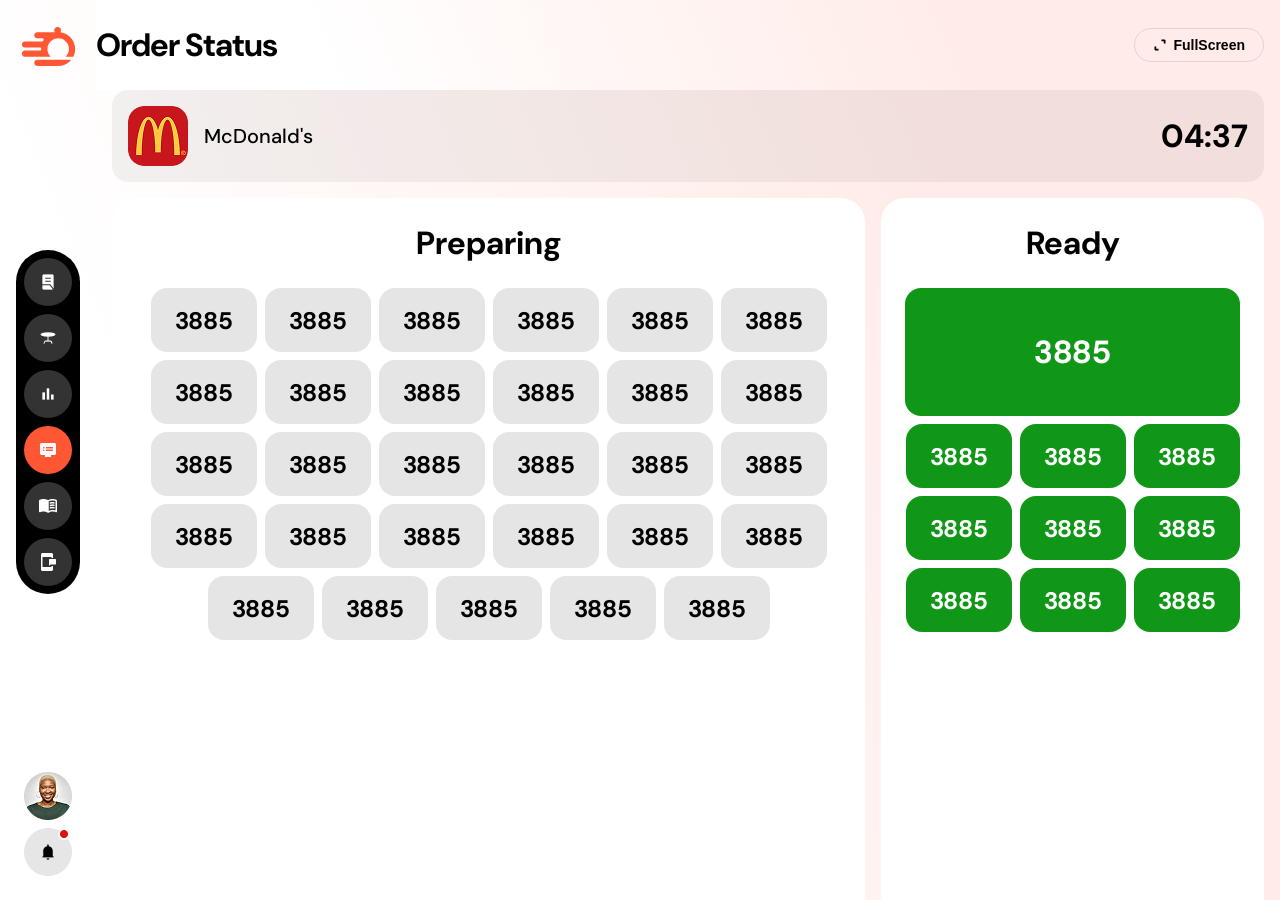
==== DAY4/index.html @ 6016b272 "finished day 4" ====
<!DOCTYPE html>
<html lang="en">
<head>
    <meta charset="UTF-8">
    <meta name="viewport" content="width=device-width, initial-scale=1.0">
    <title>Order Status Dashboard</title>
    <link href="https://fonts.googleapis.com/css2?family=DM+Sans:wght@400;500;700&display=swap" rel="stylesheet">

<link rel="stylesheet" href="style.css">
</head>
<body>
    <!-- Sidebar -->
    <div class="sidebar">
        <div class="sidebar-logo">
            <img src="Logo.svg" alt="Order Status Logo">
        </div>
        <div class="black-sidebard">
            <div class="sidebar-icon">
                <img src="Vector.png" alt="z">
            </div>
            <div class="sidebar-icon">
                <img src="Vector (1).png" alt="z">
            </div>
            <div class="sidebar-icon">
                <img src="Vector (2).png" alt="z">
            </div>
            <div class="sidebar-icon active">
                <img src="Vector (3).png" alt="z">
            </div>
            <div class="sidebar-icon">
                <img src="Vector (4).png" alt="z">
            </div>
            <div class="sidebar-icon">
                <img src="Vector (5).png" alt="z">
            </div>
        </div>
        <div class="sidebar-profile">
            <img src="img 8.png" alt="Profile">
            <img src="image.png" alt="Notification">
        </div>
    </div>
    <!-- Main Content -->
    <div class="main-content">
        <header class="header">
            <h1>Order Status</h1>
            <button class="fullscreen-btn">
                <svg viewBox="0 0 24 24"  fill="none" xmlns="http://www.w3.org/2000/svg">
                    <path d="M4 16V20H8" stroke-linecap="square" stroke-linejoin="bevel"/>
                    <path d="M20 8V4H16" stroke-linecap="square" stroke-linejoin="bevel"/>
                </svg>
                FullScreen
            </button>
        </header>

        <div class="sub-content">
            <div class="brand-card">
                <div class="brand-logo">
                    <img src="macdonald.png" alt="McDonald's Logo">
                    <span>McDonald's</span>
                </div>
                <div class="time">15:03</div>
            </div>

            <!-- Main Content -->
            <div class="grid-container">
                <!-- Preparing Section -->
                <div class="section section-preparing">
                    <h2>Preparing</h2>
                    <div class="box-item">
                        <div class="items">
                            <div class="item">3885</div>
                            <div class="item">3885</div>
                            <div class="item">3885</div>
                            <div class="item">3885</div>
                            <div class="item">3885</div>
                            <div class="item">3885</div>
                            <div class="item">3885</div>
                            <div class="item">3885</div>
                            <div class="item">3885</div>
                            <div class="item">3885</div>
                            <div class="item">3885</div>
                            <div class="item">3885</div>
                            <div class="item">3885</div>
                            <div class="item">3885</div>
                            <div class="item">3885</div>
                            <div class="item">3885</div>
                            <div class="item">3885</div>
                            <div class="item">3885</div>
                            <div class="item">3885</div>
                            <div class="item">3885</div>
                            <div class="item">3885</div>
                            <div class="item">3885</div>
                            <div class="item">3885</div>
                            <div class="item">3885</div>
                            <div class="item">3885</div>
                            <div class="item">3885</div>
                            <div class="item">3885</div>
                            <div class="item">3885</div>
                            <div class="item">3885</div>
                        </div>
                    </div>
                </div>

                <!-- Ready Section -->
                <div class="section section-ready">
                    <h2>Ready</h2>
                    <div class="box-item">
                        <div class="items">
                            <div class="item">3885</div>
                            <div class="item">3885</div>
                            <div class="item">3885</div>
                            <div class="item">3885</div>
                            <div class="item">3885</div>
                            <div class="item">3885</div>
                            <div class="item">3885</div>
                            <div class="item">3885</div>
                            <div class="item">3885</div>
                            <div class="item">3885</div>
                        </div>
                    </div>
                </div>
            </div>
        </div>
    </div>

<script>

const fullscreenBtn = document.querySelector('.fullscreen-btn');
const subContent = document.querySelector('.sub-content');
const header = document.querySelector('.header');
const sidebar = document.querySelector('.sidebar');
const mainContent = document.querySelector('.main-content');

fullscreenBtn.addEventListener('click', function () {
  if (!document.fullscreenElement) {
    // Enter fullscreen mode
    document.documentElement.requestFullscreen();
  } else {
    // Exit fullscreen mode
    document.exitFullscreen();
  }
});

document.addEventListener('fullscreenchange', function () {
  if (document.fullscreenElement) {
    
  } else {
    
  }
});

// Update time every second
function updateTime() {
  const timeElement = document.querySelector('.time');
  const now = new Date();
  const hours = String(now.getHours()).padStart(2, '0');
  const minutes = String(now.getMinutes()).padStart(2, '0');
  timeElement.innerText = `${hours}:${minutes}`;
}
setInterval(updateTime, 1000);
updateTime();
    </script>
    
</body>
</html>
---- DAY4/style.css ----
html {
    font-size: 16px;
    height: 100%;
  }
  
  * {
    margin: 0;
    padding: 0;
    box-sizing: border-box;
  }
  
  body {
    display: flex;
    flex-direction: row;
    height: 100%;
    background: linear-gradient(67.75deg, #ffffff 19.18%, #ffebe7 75.31%);
    font-family: 'DM Sans', sans-serif;
  }
  
  .sidebar {
    display: flex;
    height: 100vh;
    width: auto;
    flex-direction: column;
    justify-content: space-between;
    padding: 16px;
    background: transparent;
    position: fixed;
    left: 0;
    top: 0;
    z-index: 1000;
  }
  
  .sidebar-logo {
    width: 64px;
    height: 64px;
    display: flex;
    align-items: center;
    justify-content: center;
    gap: 8px;
    border-radius: 32px;
  }
  
  .black-sidebard {
    display: flex;
    flex-direction: column;
    align-items: center;
    gap: 8px;
    padding: 8px;
    border-radius: 48px;
    background-color: black;
  }
  
  .sidebar-icon {
    width: 48px;
    height: 48px;
    border-radius: 50%;
    background-color: rgba(255, 255, 255, 0.2);
    display: flex;
    align-items: center;
    justify-content: center;
  }
  
  .sidebar-icon.active {
    background-color: #ff5634;
  }
  
  .sidebar-profile {
    display: flex;
    flex-direction: column;
    justify-content: center;
    align-items: center;
    gap: 8px;
    padding: 8px;
    border-radius: 48px;
    background: var(--Background-White-100, #ffffff);
  }
  
  .main-content {
    flex: 1;
    height: 100vh;
    display: flex;
    flex-direction: column;
    align-items: center;
    margin-left: 96px;
    overflow-y: auto;
  }
  
  .header {
    width: 100%;
    height: 96px;
    display: flex;
    justify-content: space-between;
    align-items: center;
    padding: 24px 16px 24px 0px;
    align-self: stretch;
    position: sticky;
    top: 0;
    background: linear-gradient(67.75deg, #ffffff 19.18%, #ffebe7 75.31%);
    z-index: 900;
  }
  
  .header h1 {
    font-size: 32px;
    font-weight: bold;
    letter-spacing: -0.03em;
  }
  
  .fullscreen-btn {
    display: flex;
    align-items: center;
    gap: 6px;
    padding: 8px 18px;
    border: 1px solid rgba(0, 0, 0, 0.1);
    border-radius: 20px;
    background: transparent;
    font-size: 14px;
    font-weight: 700;
    cursor: pointer;
  }
  
  .fullscreen-btn svg {
    width: 14px;
    height: 14px;
    stroke-width: 3;
    stroke: black;
  }
  
  /* Fullscreen styles */
  :fullscreen .sub-content {
    width: 100% !important;
    height: 100vh !important;
    margin-left: 0 !important;
    padding: 16px !important;
  }
  
  :fullscreen .main-content {
    margin-left: 0 !important;
  }
  
  :fullscreen .sidebar {
    display: none !important; /* Hide the entire sidebar in fullscreen mode */
  }
  :fullscreen .brand-card{
    margin-top: 0px;
  }
  :fullscreen .header {
    display: none !important;
  }
  
  .sub-content {
    display: flex;
    flex-direction: column;
    align-items: center;
    height: 100%;
    padding-right: 16px;
    padding-left: 16px;
    margin-bottom: 16px;
  }
  
  .brand-card {
    display: flex;
    width: 100%;
    height: 92px;
    padding: 16px;
    justify-content: space-between;
    align-items: center;
    border-radius: 16px;
    background: var(--Background-Black-5, rgba(0, 0, 0, 0.05));
  }
  
  .brand-logo {
    display: flex;
    align-items: center;
    gap: 16px;
    font-weight: 500;
    font-size: 20px;
    letter-spacing: -1%;
  }
  
  .brand-logo img {
    width: 60px;
    height: 60px;
    border-radius: 16px;
  }
  
  .time {
    font-weight: 700;
    font-size: 32px;
    letter-spacing: -3%;
  }
  
  .grid-container {
    display: grid;
    grid-template-columns: 1fr 383px;
    gap: 16px;
    width: 100%;
    flex-grow: 1;
    margin-top: 16px;
  }
  
  .section {
    display: flex;
    flex-direction: column;
  }
  
  .section-preparing {
    max-width: 100%;
    height: 100vh;
    border-radius: 24px;
    padding: var(--Spacing-6, 24px);
    gap: var(--Spacing-6, 24px);
    background: var(--Background-White-100, #ffffff);
  }
  
  .section-ready {
    max-width: 100%;
    height: 100vh;
    border-radius: 24px;
    padding: var(--Spacing-6, 24px);
    gap: var(--Spacing-6, 24px);
    background: var(--Background-White-100, #ffffff);
  }
  
  .section h2 {
    text-align: center;
    font-weight: 700;
    font-size: 32px;
    letter-spacing: -3%;
  }
  
  .box-item {
    overflow-y: auto;
    flex-grow: 2;
  }
  
  .items {
    display: flex;
    gap: 8px;
    justify-content: center;
    align-items: flex-start;
    flex-wrap: wrap;
    flex-grow: 1;
  }
  
  .item {
    display: flex;
    width: 106px;
    height: 64px;
    align-items: center;
    border-radius: 16px;
    background: var(--Background-Black-10, rgba(0, 0, 0, 0.1));
    font-weight: 700;
    font-size: 24px;
    letter-spacing: -0.48px;
    justify-content: center;
  }
  
  .section-ready .item {
    background: var(--Background-Status-Accepted, #119717);
    color: white;
  }
  
  .section-ready .item:first-child {
    justify-content: center;
    width: 100%;
    height: 128px;
    font-size: 32px;
    padding: var(--Spacing-6, 24px);
  }
  
  .section-preparing .item {
    background: var(--Background-Black-10, #0000001a);
    color: black;
  }
  
  /* Portrait mode (below 992px) */
  @media (max-width: 992px) {
    body {
      flex-direction: column;
    }
  
    .header {
      padding: 16px 8px 16px 8px;
      padding-top: 16px;
    }
    .header h1 {
      font-size: 32px;
    }
  
    .sub-content {
      width: 100%;
      padding: 16px;
      margin-bottom: 16px;
    }
  
    .sidebar {
      flex-direction: row;
      justify-content: space-between;
      align-items: center;
      height: 64px;
      width: calc(100% - 32px);
      padding: 8px 16px;
      position: fixed;
      top: 16px;
      left: 16px;
      right: 16px;
      z-index: 1000;
      border-radius: 48px;
      background: var(--Background-White-100, #fff);
      box-shadow: 0px 0px 32px 0px rgba(0, 0, 0, 0.08);
    }
  
    .sidebar-logo {
      padding: 0;
      gap: 8px;
    }
  
    .sidebar-profile {
      flex-direction: row;
      padding: 0;
    }
  
    .black-sidebard {
      position: fixed;
      bottom: 32px;
      left: 50%;
      transform: translateX(-50%);
      display: flex;
      flex-direction: row;
      justify-content: center;
      align-items: center;
      gap: 8px;
      padding: 8px;
      z-index: 1000;
      border-radius: 48px;
      background: black;
      box-shadow: 0px 0px 32px 0px rgba(0, 0, 0, 0.14);
    }
  
    .main-content {
      margin-left: 0;
      padding-top: 96px;
      padding-bottom: 16px;
    }
  
    .brand-card {
      width: 100%;
      height: auto;
      padding: 16px;
      flex-direction: row;
      align-items: center;
      justify-content: space-between;
      gap: 8px;
      margin-bottom: 5px;
    }
  
    .brand-logo {
      gap: 8px;
    }
  
    .brand-logo img {
      width: 40px;
      height: 40px;
      border-radius: 16px;
    }
  
    .time {
      font-size: 24px;
    }
  
    .grid-container {
      grid-template-columns: 1fr 1fr;
      gap: 16px;
      margin-top: 5px;
    }
  
    .section {
      width: 100%;
      height: 100vh;
      padding: 16px;
    }
  
    .section h2 {
      font-size: 24px;
    }
  
    .items {
      display: grid;
      grid-template-columns: repeat(3, 106px);
      gap: 8px;
      justify-content: center;
    }
  
    .item {
      width: 106px;
      height: 64px;
      padding: 8px var(--Spacing-6, 24px) 8px var(--Spacing-6, 24px);
      border-radius: 16px;
      font-size: 18px;
      display: flex;
      align-items: center;
      justify-content: center;
    }
  
    .section-ready .item:first-child {
      width: 334px;
      height: 128px;
      padding: 8px var(--Spacing-6, 24px) 8px var(--Spacing-6, 24px);
      border-radius: 16px;
      font-size: 24px;
      grid-column: 1 / -1;
      justify-content: center;
    }
  }
  
  /* Mobile mode (below 480px) */
  @media (max-width: 480px) {
    .header {
      padding: 16px 8px 16px 8px;
    }
    .header h1 {
      font-size: 24px;
    }
  
    .sub-content {
      width: 100%;
      padding: 16px;
      margin-bottom: 16px;
    }
  
    .sidebar {
      padding: 8px 16px;
    }
  
    .sidebar-logo,
    .sidebar-profile {
      width: auto;
    }
  
    .sidebar-icon {
      width: 40px;
      height: 40px;
    }
  
    .black-sidebard {
      bottom: 24px;
      max-width: 344px;
      width: calc(100% - 32px);
      height: 64px;
    }
  
    .main-content {
      padding-top: 80px;
      padding-bottom: 80px;
    }
  
    .brand-card {
      padding: 16px;
      margin-bottom: 5px;
    }
  
    .brand-logo {
      gap: 8px;
    }
  
    .brand-logo img {
      width: 40px;
      height: 40px;
      border-radius: 16px;
    }
  
    .time {
      font-size: 20px;
    }
  
    .grid-container {
      grid-template-columns: 1fr;
      gap: 16px;
      margin-top: 5px;
    }
  
    .section {
      width: 100%;
      height: auto;
      max-height: calc(100vh - 96px - 92px - 64px - 32px);
      padding: 16px;
      overflow-y: auto;
    }
  
    .section h2 {
      font-size: 20px;
    }
  
    .items {
      grid-template-columns: repeat(3, minmax(64px, 1fr));
      gap: 8px;
    }
  
    .item {
      width: 100%;
      height: 40px;
      font-size: 16px;
      padding: 8px var(--Spacing-6, 24px) 8px var(--Spacing-6, 24px);
      border-radius: 16px;
    }
  
    .section-ready .item:first-child {
      max-width: 334px;
      width: 100%;
      height: 80px;
      font-size: 20px;
      padding: 8px var(--Spacing-6, 24px) 8px var(--Spacing-6, 24px);
      border-radius: 16px;
      grid-column: 1 / -1;
    }
  }
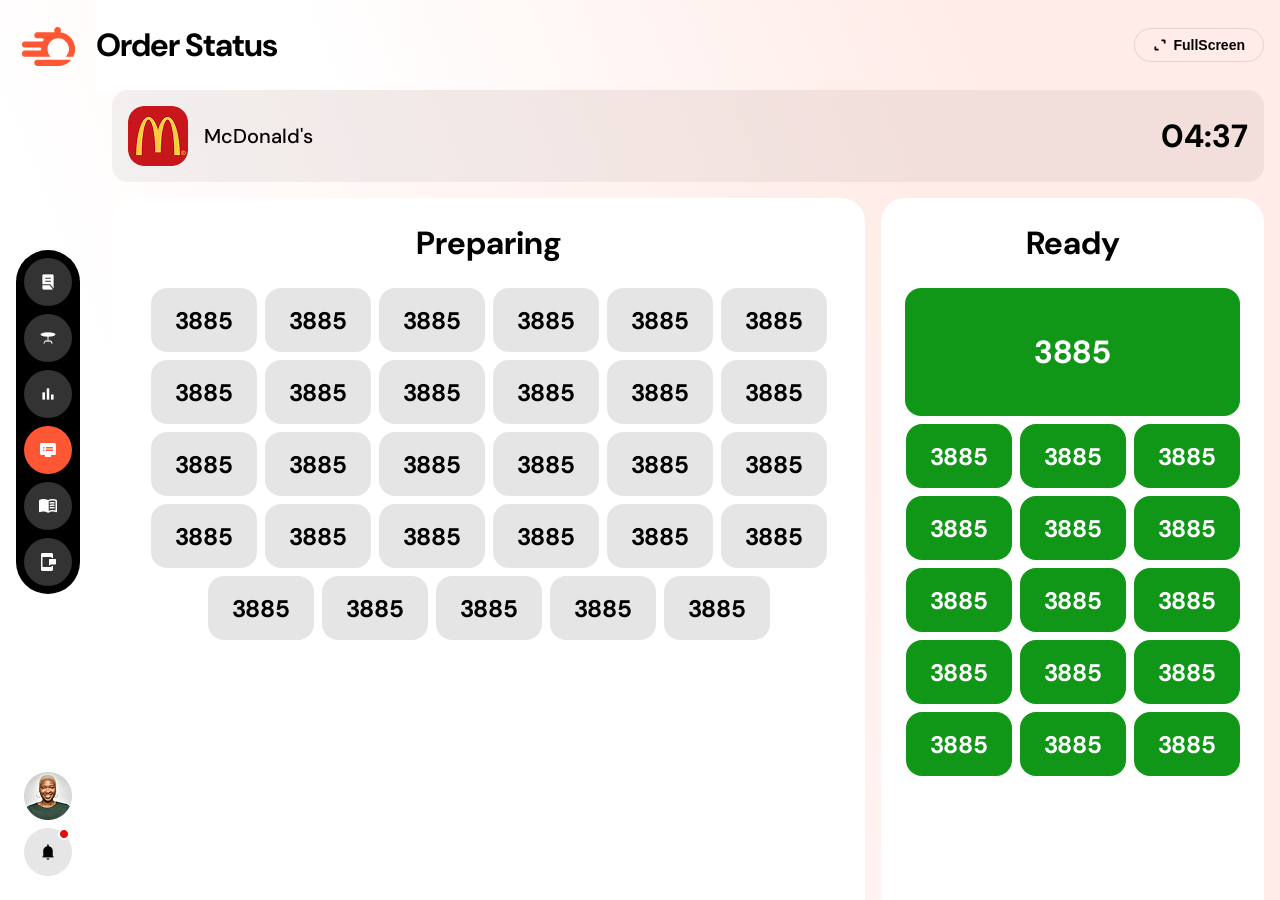
==== commit 8536b0ae: "finished day 4" ====
--- a/DAY4/index.html
+++ b/DAY4/index.html
@@ -117,6 +117,12 @@
                             <div class="item">3885</div>
                             <div class="item">3885</div>
                             <div class="item">3885</div>
+                            <div class="item">3885</div>
+                            <div class="item">3885</div>
+                            <div class="item">3885</div>
+                            <div class="item">3885</div>
+                            <div class="item">3885</div>
+                            <div class="item">3885</div>
                         </div>
                     </div>
                 </div>
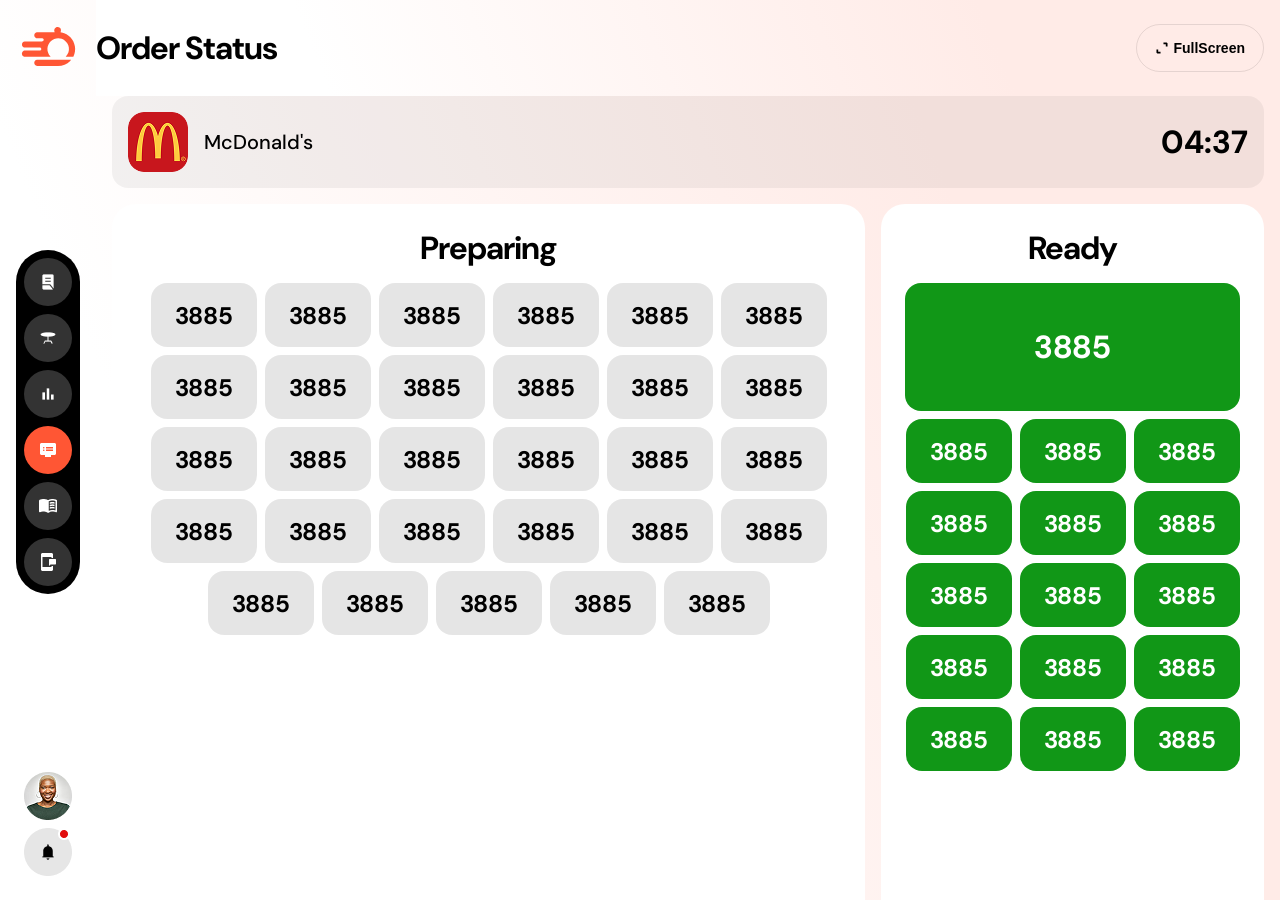
==== commit b297774e: "fixed button issue" ====
--- a/DAY4/index.html
+++ b/DAY4/index.html
@@ -65,7 +65,7 @@
             <!-- Main Content -->
             <div class="grid-container">
                 <!-- Preparing Section -->
-                <div class="section section-preparing">
+                <div class=" section-preparing">
                     <h2>Preparing</h2>
                     <div class="box-item">
                         <div class="items">
@@ -103,7 +103,7 @@
                 </div>
 
                 <!-- Ready Section -->
-                <div class="section section-ready">
+                <div class="section-ready">
                     <h2>Ready</h2>
                     <div class="box-item">
                         <div class="items">
--- a/DAY4/style.css
+++ b/DAY4/style.css
@@ -109,13 +109,15 @@
   .fullscreen-btn {
     display: flex;
     align-items: center;
-    gap: 6px;
+    gap: 4px;
+    height: 48px;
     padding: 8px 18px;
     border: 1px solid rgba(0, 0, 0, 0.1);
-    border-radius: 20px;
+    border-radius: 48px;
     background: transparent;
     font-size: 14px;
     font-weight: 700;
+    line-height: 16px;
     cursor: pointer;
   }
   
@@ -212,6 +214,20 @@
     gap: var(--Spacing-6, 24px);
     background: var(--Background-White-100, #ffffff);
   }
+  .section-preparing h2{
+  color: var(--Text-Black-100, #000);
+  font-family: "DM Sans";
+  font-size: 32px;
+  font-style: normal;
+  font-weight: 700;
+  line-height: 40px; /* 125% */
+  letter-spacing: -0.96px;
+  text-align: center;
+  margin-bottom: 15px;
+  
+
+
+  }
   
   .section-ready {
     max-width: 100%;
@@ -222,11 +238,20 @@
     background: var(--Background-White-100, #ffffff);
   }
   
-  .section h2 {
-    text-align: center;
-    font-weight: 700;
-    font-size: 32px;
-    letter-spacing: -3%;
+  .section-ready h2 {
+      color: var(--Text-Black-100, #000);
+      font-family: "DM Sans";
+      font-size: 32px;
+      font-style: normal;
+      font-weight: 700;
+      line-height: 40px; /* 125% */
+      letter-spacing: -0.96px;
+      text-align: center;
+      margin-bottom: 15px;
+      
+    
+ 
+      
   }
   
   .box-item {
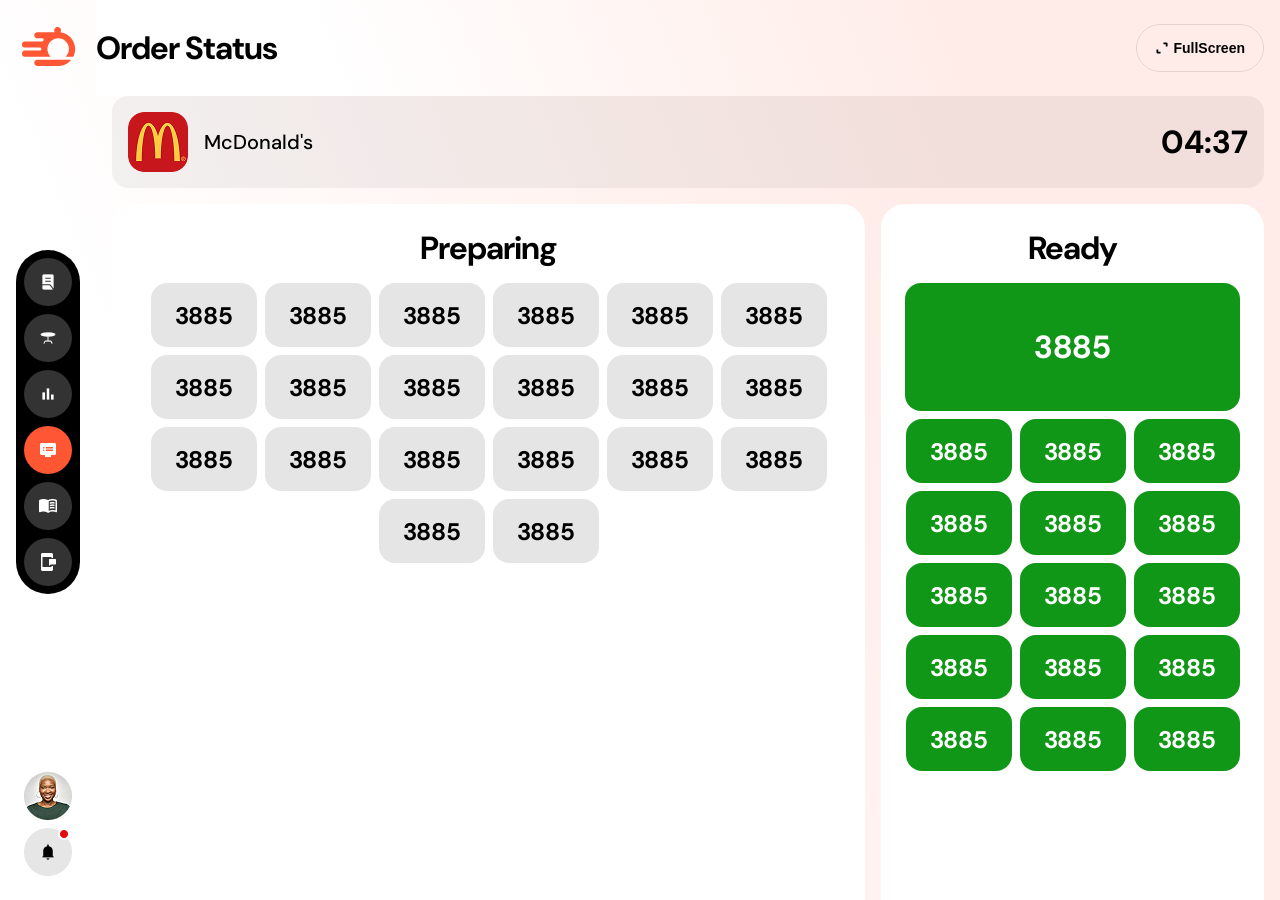
==== commit dbb23e10: "fixed button issue" ====
--- a/DAY4/index.html
+++ b/DAY4/index.html
@@ -89,15 +89,8 @@
                             <div class="item">3885</div>
                             <div class="item">3885</div>
                             <div class="item">3885</div>
-                            <div class="item">3885</div>
-                            <div class="item">3885</div>
-                            <div class="item">3885</div>
-                            <div class="item">3885</div>
-                            <div class="item">3885</div>
-                            <div class="item">3885</div>
-                            <div class="item">3885</div>
-                            <div class="item">3885</div>
-                            <div class="item">3885</div>
+                            
+                            
                         </div>
                     </div>
                 </div>
--- a/DAY4/style.css
+++ b/DAY4/style.css
@@ -199,6 +199,7 @@
     width: 100%;
     flex-grow: 1;
     margin-top: 16px;
+    height: auto;
   }
   
   .section {
@@ -257,6 +258,8 @@
   .box-item {
     overflow-y: auto;
     flex-grow: 2;
+    overflow-x: hidden;
+    
   }
   
   .items {
@@ -367,6 +370,7 @@
       margin-left: 0;
       padding-top: 96px;
       padding-bottom: 16px;
+      
     }
   
     .brand-card {
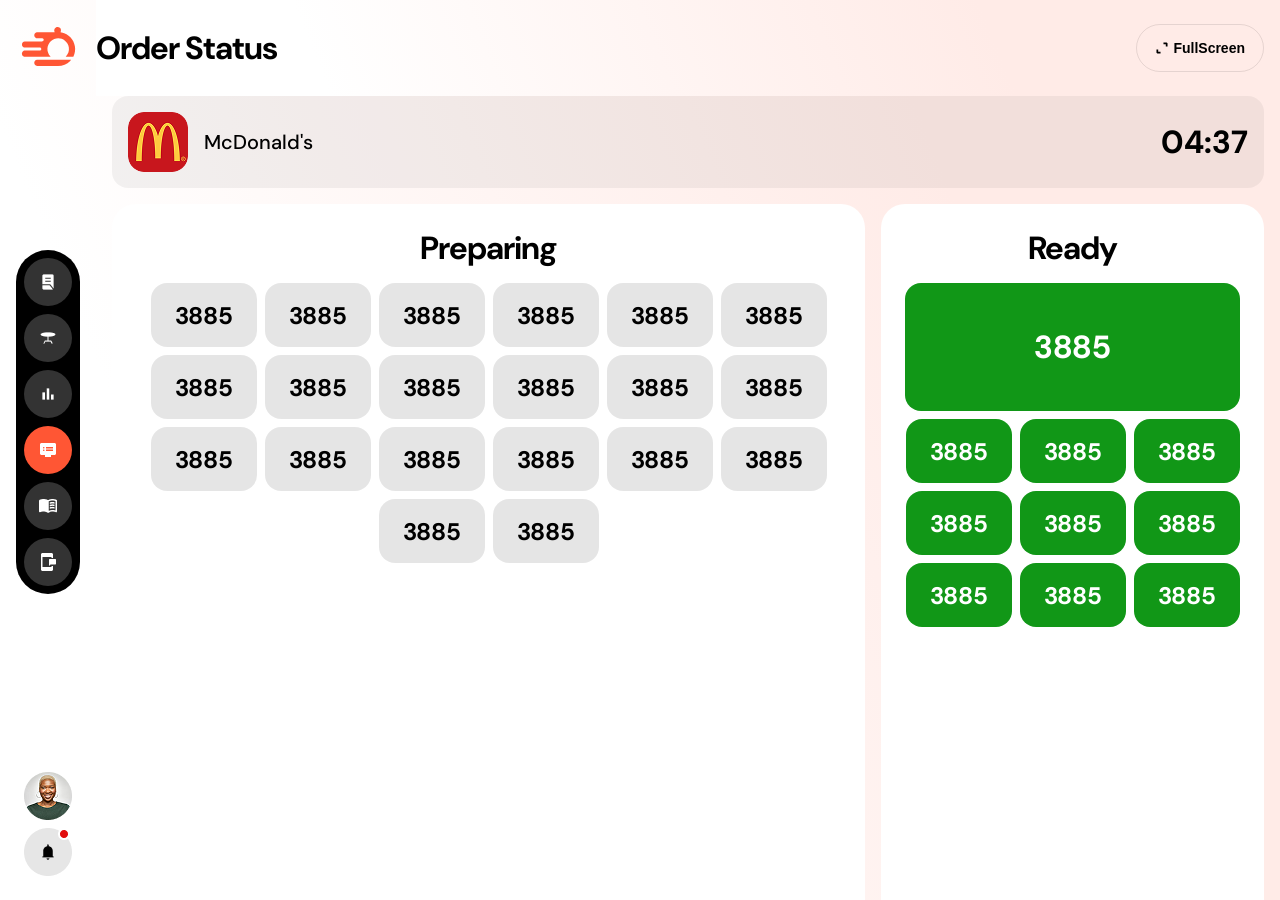
==== commit e735e59b: "fixed button issue" ====
--- a/DAY4/index.html
+++ b/DAY4/index.html
@@ -110,12 +110,8 @@
                             <div class="item">3885</div>
                             <div class="item">3885</div>
                             <div class="item">3885</div>
-                            <div class="item">3885</div>
-                            <div class="item">3885</div>
-                            <div class="item">3885</div>
-                            <div class="item">3885</div>
-                            <div class="item">3885</div>
-                            <div class="item">3885</div>
+                            
+                            
                         </div>
                     </div>
                 </div>
